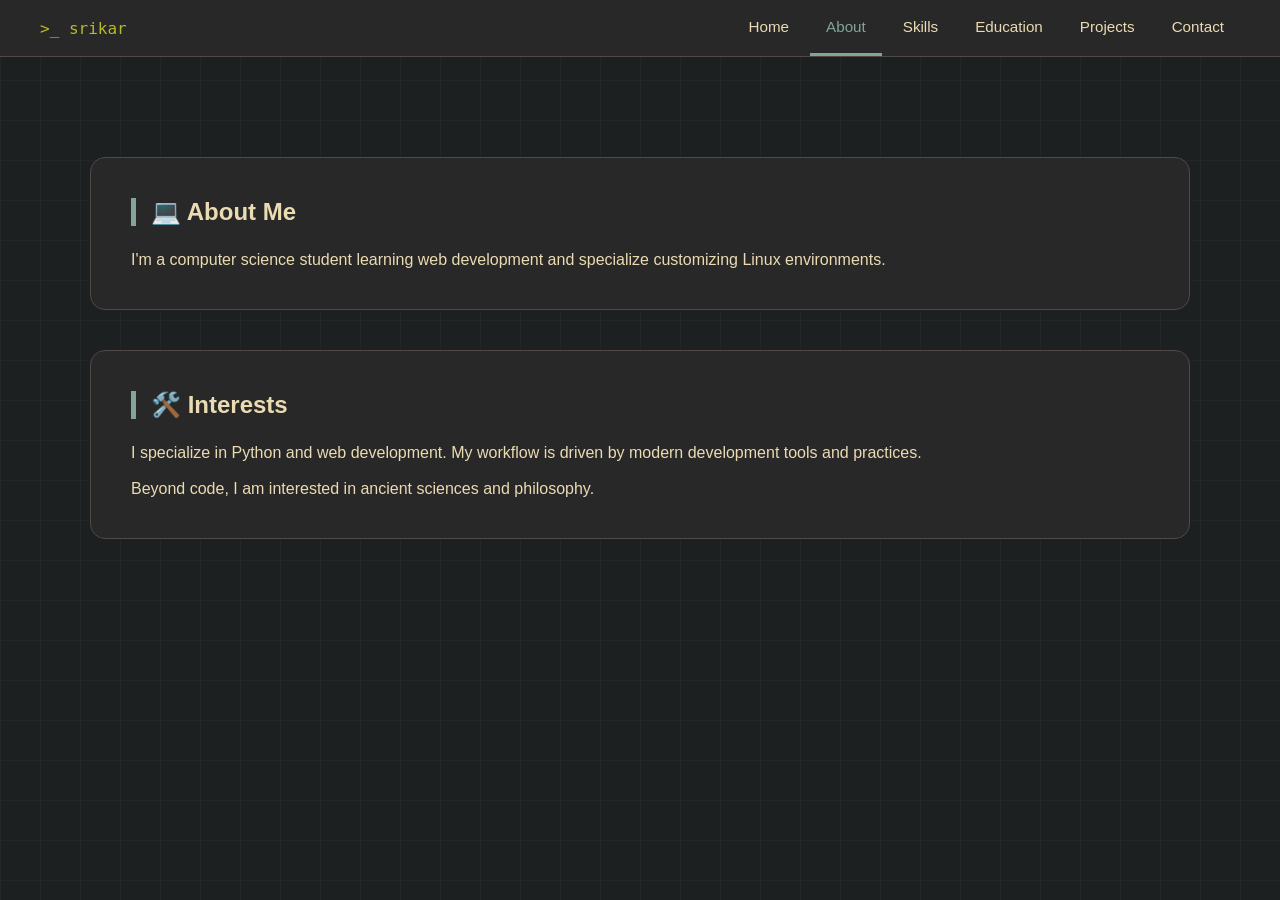
==== about.html @ 371a49d1 "Add files via upload" ====
<!DOCTYPE html>
<html lang="en">
<head>
    <meta charset="UTF-8">
    <title>Srinath | About</title>
    <link rel="stylesheet" href="style.css">
</head>
<body>

    <nav>
        <a class="nav-brand" href="index.html">>_ srikar</a>
        <ul>
            <li><a href="index.html">Home</a></li>
            <li><a href="about.html" class="active">About</a></li>
            <li><a href="skills.html">Skills</a></li>
            <li><a href="education.html">Education</a></li>
            <li><a href="projects.html">Projects</a></li>
            <li><a href="contact.html">Contact</a></li>
        </ul>
    </nav>

    <div class="container" style="margin-top: 100px;">

        <div id="about" class="section">
            <h2>💻 About Me</h2>
            <p>I'm a computer science student learning web development and specialize customizing Linux environments.</p>
        </div>

        <div id="about" class="section">
            <h2>🛠️ Interests</h2>
            <p>I specialize in Python and web development. My workflow is driven by modern development tools and practices.</p>
            <br>
            <p>Beyond code, I am interested in ancient sciences and philosophy.</p>
        </div>
    </div>

</body>
</html>
---- style.css ----
* {
    margin: 0;
    padding: 0;
    box-sizing: border-box;
    font-family: sans-serif;
}

body {
    background-color: #1d2021;
    background-image:
        linear-gradient(rgba(131, 165, 152, 0.05) 1px, transparent 1px),
        linear-gradient(90deg, rgba(131, 165, 152, 0.05) 1px, transparent 1px);
    background-size: 40px 40px;
    color: #ebdbb2;
}

/* Navigation Bar */
nav {
    background-color: #282828;
    border-bottom: 1px solid #504945;
    padding: 0 40px;
    display: flex;
    align-items: center;
    justify-content: space-between;
    position: sticky;
    top: 0;
    z-index: 100;
}

nav .nav-brand {
    font-family: monospace;
    color: #b8bb26;
    font-size: 1rem;
    padding: 16px 0;
    text-decoration: none;
}

nav ul {
    list-style: none;
    display: flex;
    gap: 5px;
}

nav ul li a {
    color: #ebdbb2;
    text-decoration: none;
    padding: 18px 16px;
    display: block;
    font-size: 0.95rem;
    transition: color 0.2s ease;
    border-bottom: 3px solid transparent;
}

nav ul li a:hover,
nav ul li a.active {
    color: #83a598;
    border-bottom-color: #83a598;
}

/* Hero Section */
header {
    min-height: 90vh;
    display: flex;
    flex-direction: column;
    justify-content: center;
    align-items: center;
    text-align: center;
    padding: 0 20px;
    background: linear-gradient(to bottom, #282828, #1d2021);
}

header h1 { font-size: 4rem; margin-bottom: 10px; }
header p { color: #b8bb26; font-family: monospace; font-size: 1.2rem; }

/* Main Container */
.container {
    width: 90%;
    max-width: 1100px;
    margin: -50px auto 50px;
    display: flex;
    flex-direction: column;
    gap: 40px;
}

/* Section styling */
div.section {
    background-color: #282828;
    padding: 40px;
    border-radius: 15px;
    border: 1px solid #504945;
}

h2 { margin-bottom: 25px; border-left: 5px solid #83a598; padding-left: 15px; }

/* Skill Badges */
.skill-list {
    display: flex;
    flex-wrap: wrap;
    gap: 12px;
    flex-direction: column;
}

.skill-list span {
    background-color: #3c3836;
    padding: 10px 20px;
    border-radius: 50px;
    border: 1px solid #504945;
    font-size: 0.9rem;
    transition: all 0.3s ease;
    max-width: fit-content;
}

.skill-list span:hover {
    border-color: #83a598;
    transform: translateY(-3px);
    color: #83a598;
}

/* Flexbox Cards */
.flex-group {
    display: flex;
    flex-wrap: wrap;
    gap: 20px;
    justify-content: space-between;
}

.card {
    background: #3c3836;
    padding: 25px;
    border-radius: 12px;
    flex: 1 1 calc(33.333% - 20px);
    min-width: 280px;
    border-top: 4px solid #83a598;
    transition: all 0.3s ease;
}

.card:hover {
    transform: scale(1.03);
}

.card h3 { color: #83a598; margin-bottom: 10px; }

/* Contact Bar */
.contact-bar {
    background: #83a598;
    color: #1d2021;
    padding: 20px;
    border-radius: 12px;
    display: flex;
    justify-content: space-between;
    align-items: center;
    flex-wrap: wrap;
    gap: 20px;
}

.contact-bar a {
    color: #1d2021;
    font-weight: bold;
    text-decoration: none;
    padding: 8px 16px;
    border: 2px solid #1d2021;
    border-radius: 5px;
}

footer {
    text-align: center;
    padding: 40px;
    font-size: 0.8rem;
    color: #7c6f64;
}

#projects .flex-group {
    display: flex;
    flex-direction: column;
}
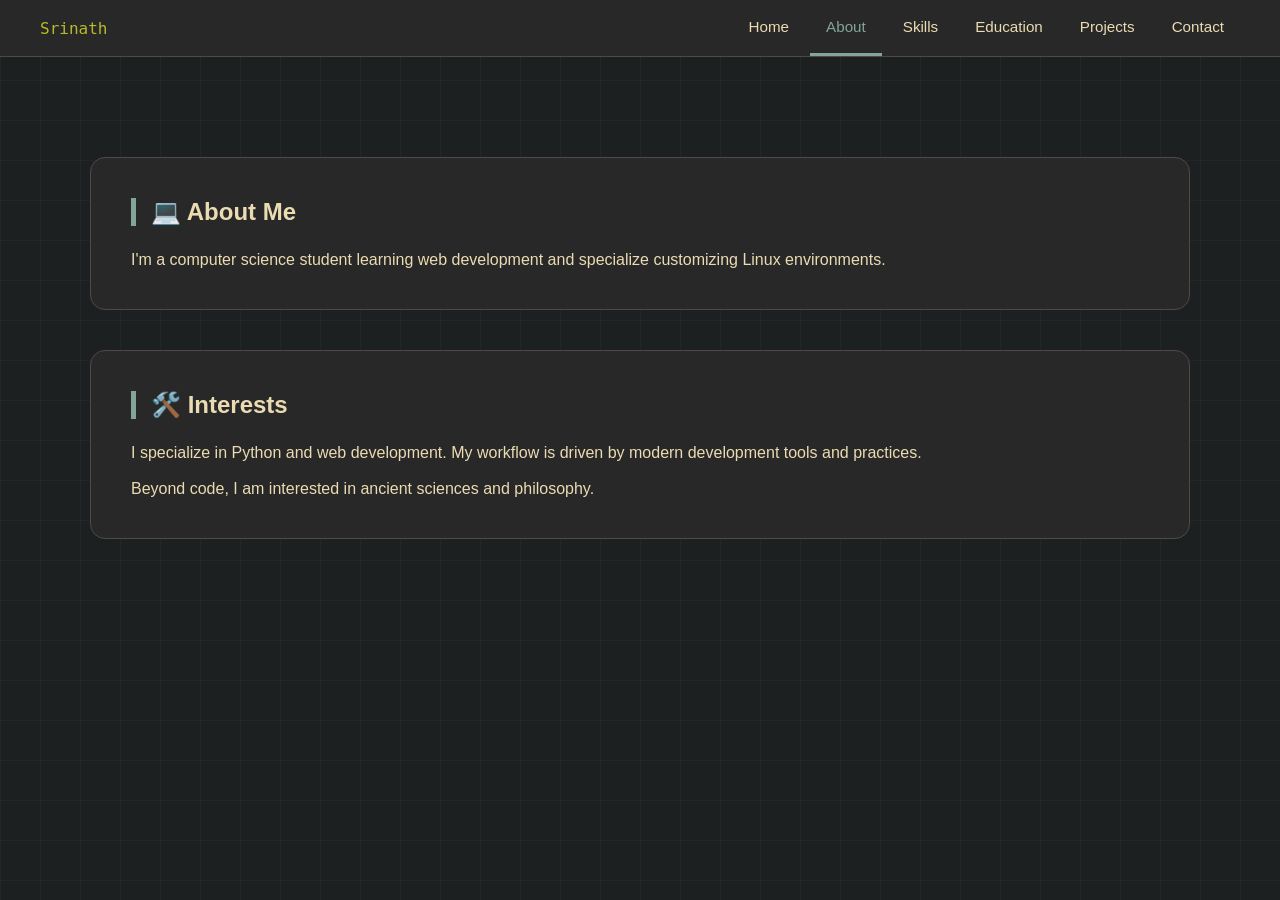
==== commit a914efa2: "Update about.html" ====
--- a/about.html
+++ b/about.html
@@ -8,7 +8,7 @@
 <body>
 
     <nav>
-        <a class="nav-brand" href="index.html">>_ srikar</a>
+        <a class="nav-brand" href="index.html">Srinath</a>
         <ul>
             <li><a href="index.html">Home</a></li>
             <li><a href="about.html" class="active">About</a></li>
